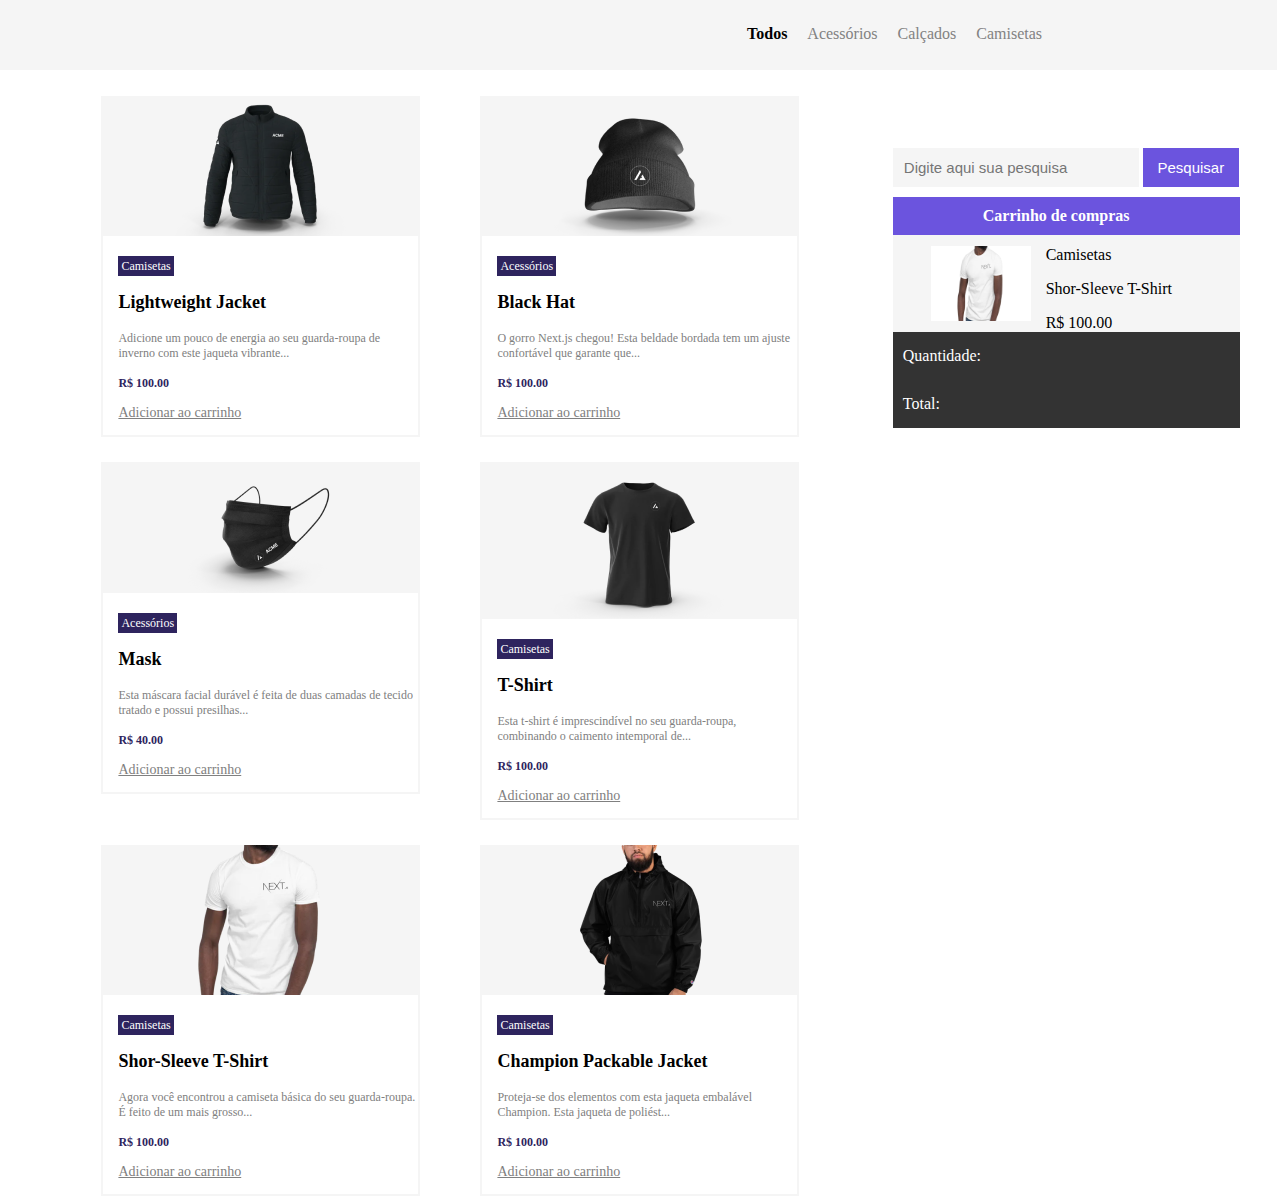
==== HomePage.html @ c98a4208 "trabalhando no js" ====
<!DOCTYPE html>
<html lang="en">
<head>
    <meta charset="UTF-8">
    <meta http-equiv="X-UA-Compatible" content="IE=edge">
    <meta name="viewport" content="width=device-width, initial-scale=1.0">
    <link rel="stylesheet" href="HomePage.css">
    <title>Homepage</title>
</head>
<body>
    <header>
        <h1>Weartake</h1>
        <nav>
            <ul>
                <li>Todos</li>
                <li>Acessórios</li>
                <li>Calçados</li>
                <li>Camisetas</li>
            </ul>
        </nav>
         </header>
    <main>
        <section class="vitrine">
            <div class="card">
                <img src="img/Men-Jacket-Front-Black.png">
                <div class= cardInfo>
                    <label class="prodLabel">Camisetas</label>
                    <h3>Lightweight Jacket</h3>
                    <p class="description">Adicione um pouco de energia ao seu guarda-roupa de inverno com este jaqueta vibrante...</p>
                    <span class="priceTag">R$ 100.00</span>
                    <p class="addCart">Adicionar ao carrinho</p>
                </div>
            </div>

            <div class="card">
                <img src="img/image.png">
                <div class= cardInfo>
                    <label class="prodLabel">Acessórios</label>
                    <h3>Black Hat</h3>
                    <p class="description">O gorro Next.js chegou! Esta beldade bordada tem um ajuste confortável que garante que...</p>
                    <span class="priceTag">R$ 100.00</span>
                    <p class="addCart">Adicionar ao carrinho</p>
                </div>
            </div>

            <div class="card">
                <img src="img/Surgical-Mask.png">
                <div class= cardInfo>
                    <label class="prodLabel">Acessórios</label>
                    <h3>Mask</h3>
                    <p class="description">Esta máscara facial durável é feita de duas camadas de tecido tratado e possui presilhas...</p>
                    <span class="priceTag">R$ 40.00</span>
                    <p class="addCart">Adicionar ao carrinho</p>
                </div>
            </div>

            <div class="card">
                <img src="img/Men-TShirt-Black.png">
                <div class= cardInfo>
                    <label class="prodLabel">Camisetas</label>
                    <h3>T-Shirt</h3>
                    <p class="description">Esta t-shirt é imprescindível no seu guarda-roupa, combinando o caimento intemporal de...</p>
                    <span class="priceTag">R$ 100.00</span>
                    <p class="addCart">Adicionar ao carrinho</p>
                </div>
            </div>

            <div class="card">
                <img src="img/White-TShirt.png">
                <div class= cardInfo>
                    <label class="prodLabel">Camisetas</label>
                    <h3>Shor-Sleeve T-Shirt</h3>
                    <p class="description">Agora você encontrou a camiseta básica do seu guarda-roupa. É feito de um mais grosso...</p>
                    <span class="priceTag">R$ 100.00</span>
                    <p class="addCart">Adicionar ao carrinho</p>
                </div>
            </div>

            <div class="card">
                <img src="img/Champion-Jacket.png">
                <div class= cardInfo>
                    <label class="prodLabel">Camisetas</label>
                    <h3>Champion Packable Jacket</h3>
                    <p class="description">Proteja-se dos elementos com esta jaqueta embalável Champion. Esta jaqueta de poliést...</p>
                    <span class="priceTag">R$ 100.00</span>
                    <p class="addCart">Adicionar ao carrinho</p>
                </div>
            </div>
        </section>

        <div class="rightColumn">
            <div class="barraDePesquisa">
                <input type="search" placeholder="Digite aqui sua pesquisa">
                <button type="button">Pesquisar</button>
            </div>

            <section class="carrinhoDeCompras">
                <h4>Carrinho de compras</h4>
                <div class="cartStatus">
                    <div class="cartItem">
                        <img src="img/White-TShirt.png">
                        <div class= cartCard>
                            <label class="cartProdLabel">Camisetas</label>
                            <p>Shor-Sleeve T-Shirt</p>
                            <span class="cartPriceTag">R$ 100.00</span>
                        </div>
                    </div>
                </div>

                <div class="cartCheckout">
                    <div class="quantity">
                        <p>Quantidade:</p>
                        <p class="quantityNumber"></p>
                    </div>
                    <div class="total">
                        <p>Total:</p>
                        <p class="totalNumber"></p>
                    </div>
                </div>

            </section>
        </div>
    </main>
    <script src="HomePage.js" async></script>
</body>
</html>
---- HomePage.css ----
html {
    margin: 0;
    padding: 0;
    font-family: Inter;
}

header {
    display: flex;
    flex-direction: row;
    justify-content: flex-end;
    position: absolute;
    width: 100%;
    height: 70px;
    left: -3px;
    top: 0px;
    font-family: Inter;
    background: #F5F5F5;
}

main {
    display: flex;
    flex-direction: row;

}

h1 {
    display: flex;
    align-self: flex-start;
    font-family: Inter;
    font-style: normal;
    font-weight: bold;
    font-size: 30px;
    line-height: 24px;
    color: #000000;
    cursor: pointer;
}

ul {
    display: flex;
    flex-direction: row;
    justify-content: space-between;
    color:  #828282;
    list-style-type: none;
    margin-right: 215px;
    margin-top: 25px;
    margin-left: 1030px;
}

li {
    margin-right: 20px;
}

li:hover{
    cursor: pointer;
}

li:nth-child(1) {
    color: black;
    font-weight: bold;
}

.vitrine{
    display: flex;
    flex-direction: row;
    margin-top: 5%;
    width: 70%;
    flex-wrap: wrap;
    justify-content: center;
}

h3 {
    font-weight: bold;
    font-size: 18px;
    margin-left: 15px;
}

.description {
    width: 300px;
    font-size: 12px;
    color: gray;
    margin-left: 15px;
}

.card {
    margin-right: 30px;
    margin-left: 30px;
    margin-bottom: auto;
    margin-top: 25px;
    background-color: #F5F5F5;
    display: flex;
    align-items: center;
    flex-direction: column;
}

.cardInfo {
    margin-left: 2px;
    margin-right: 2px;
    margin-bottom: 2px;
    background-color: white;
    padding-top: 20px;
}

.prodLabel {
    background-color: #2E245E;
    color: white;
    font-size: 12px;
    padding: 3px 3px 3px 3px;
    margin-left: 15px;
}

.priceTag {
    font-size: 12px;
    color: #2E245E;
    font-weight: bold;
    margin-left: 15px;
}

.addCart {
    text-decoration: underline;
    color: gray;
    font-size: 14px;
    margin-left: 15px;
}

.addCart:hover{
    cursor: pointer;
}

.rightColumn {
    margin-top: 140px;
}

button {
    background-color: #6B54DE;
    cursor: pointer;
    border: none;
    font-size: 15px;
    color: white;
    padding: 11px;
    width: 96px;
}

input {
    background-color: #F5F5F5;
    cursor: pointer;
    border: none;
    font-size: 15px;
    color: white;
    padding: 11px;
    width: 246px;
    height: 39px;
}

.carrinhoDeCompras {
    display: flex;
    align-items: center;
    flex-direction: column;
    background-color: #F5F5F5;
    margin-top: 10px;
}

.carrinhoDeCompras h4 {
    background-color: #6B54DE;
    color: white;
    font-weight: bold;
    font-size: 16px;
    padding: 10px 90px;
    float: center;
    margin-top: 0;
    width: 167px;
}

.cartStatus {
    display: flex;
    flex-direction: column;
}

.cartItem {
    display: flex;
    flex-direction: row;
}

 .cartItemDesc {
     display: flex;
     flex-direction: column;
     align-content: flex-start;
 }

 .cartItemDesc span {
     margin-left: 0;
 }

 .cartItemDesc h3 {
     margin-left: 0;
 }

 .cartItem img {
    background-color: white;
    width: 100px;
    height: 75px;
    margin-right: 15px;
    margin-left: -10px;
 }

 .cartItem {
     margin-top: -10px;
     margin-left: -20px;
 }

 .cartItemDesc p {
     font-size: 12px;
     color: #828282;
 }

 .cartCheckout {
    background-color: #333333;
    width: 347px;
    color: white;
    font-size: 16px;
    line-height: 16px;
 }

 .quantity {
    display: flex; 
    justify-content: space-between;
    margin-left: 10px;
 }

 .quantityNumber {
     color: #828282;
     margin-right: 10px;
 }

 .total {
    display: flex; 
    justify-content: space-between;
    margin-left: 10px;
 }

 .totalNumber {
     color: #828282;
     margin-right: 10px;
 }
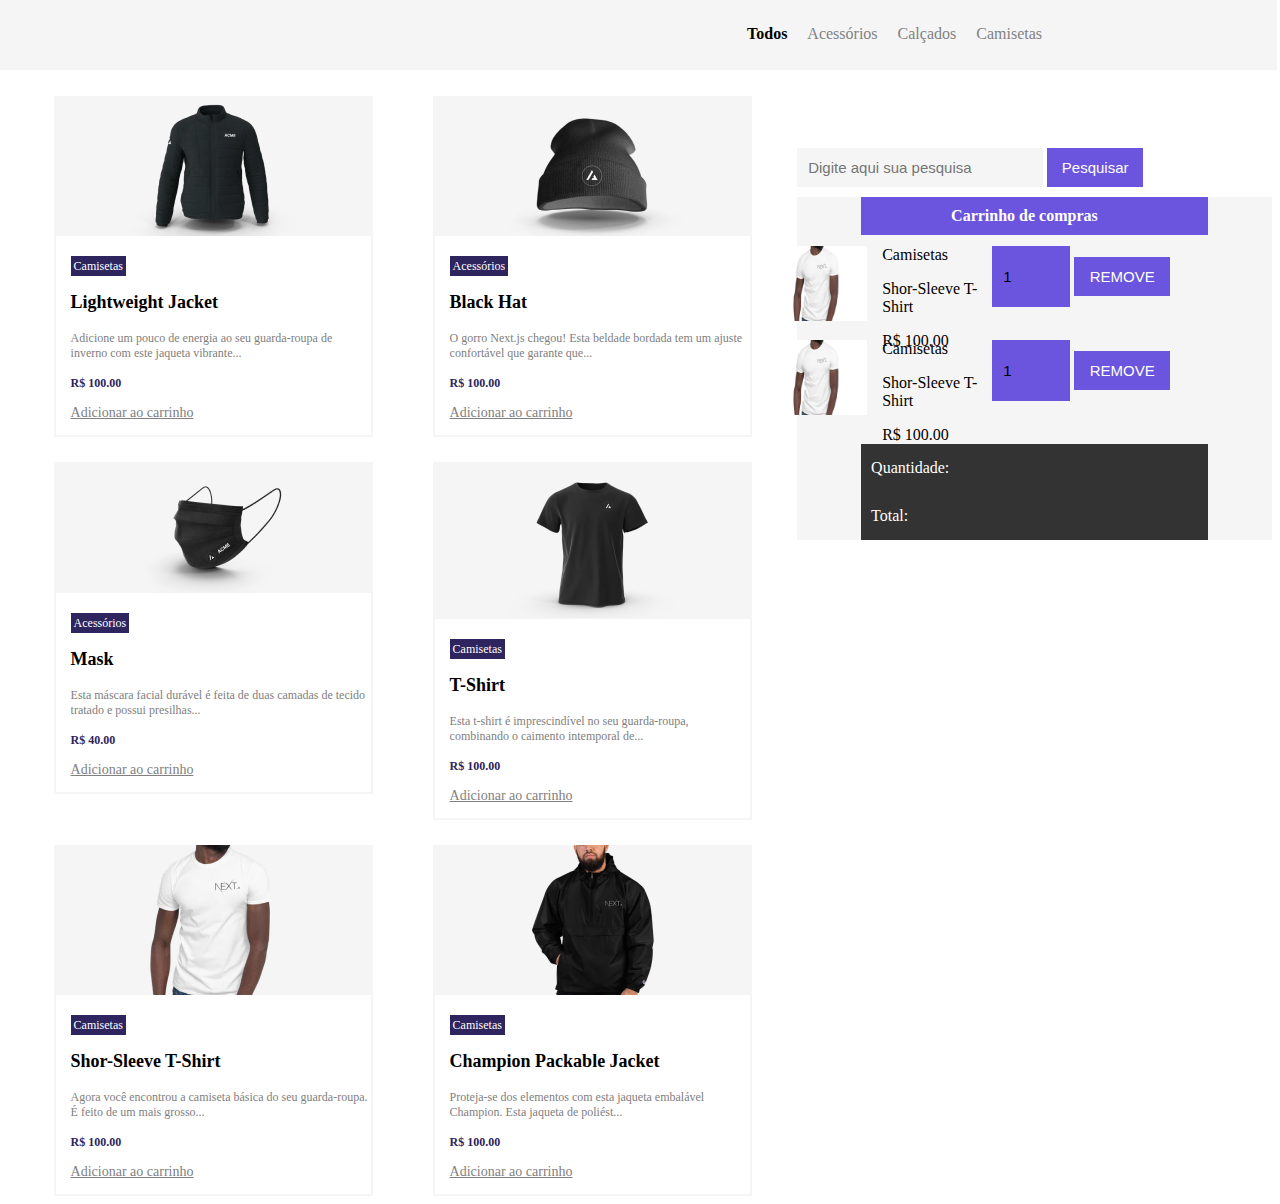
==== commit baa134ff: "adicionado funcao de remover item do cart, trabalhando no updateCartTotal" ====
--- a/HomePage.html
+++ b/HomePage.html
@@ -104,6 +104,22 @@
                             <p>Shor-Sleeve T-Shirt</p>
                             <span class="cartPriceTag">R$ 100.00</span>
                         </div>
+                        <div class="cart-quantity cart-column">
+                            <input class="cart-quantity-input" type="number" value="1">
+                            <button class="btn btn-danger" type="button">REMOVE</button>
+                        </div>
+                    </div>
+                    <div class="cartItem">
+                        <img src="img/White-TShirt.png">
+                        <div class= cartCard>
+                            <label class="cartProdLabel">Camisetas</label>
+                            <p>Shor-Sleeve T-Shirt</p>
+                            <span class="cartPriceTag">R$ 100.00</span>
+                        </div>
+                        <div class="cart-quantity cart-column">
+                            <input class="cart-quantity-input" type="number" value="1">
+                            <button class="btn btn-danger" type="button">REMOVE</button>
+                        </div>
                     </div>
                 </div>
 
--- a/HomePage.css
+++ b/HomePage.css
@@ -212,6 +212,12 @@
      color: #828282;
  }
 
+ .cart-quantity-input {
+     color: #000000;
+     width: 20%;
+     background-color: #6B54DE;
+ }
+
  .cartCheckout {
     background-color: #333333;
     width: 347px;
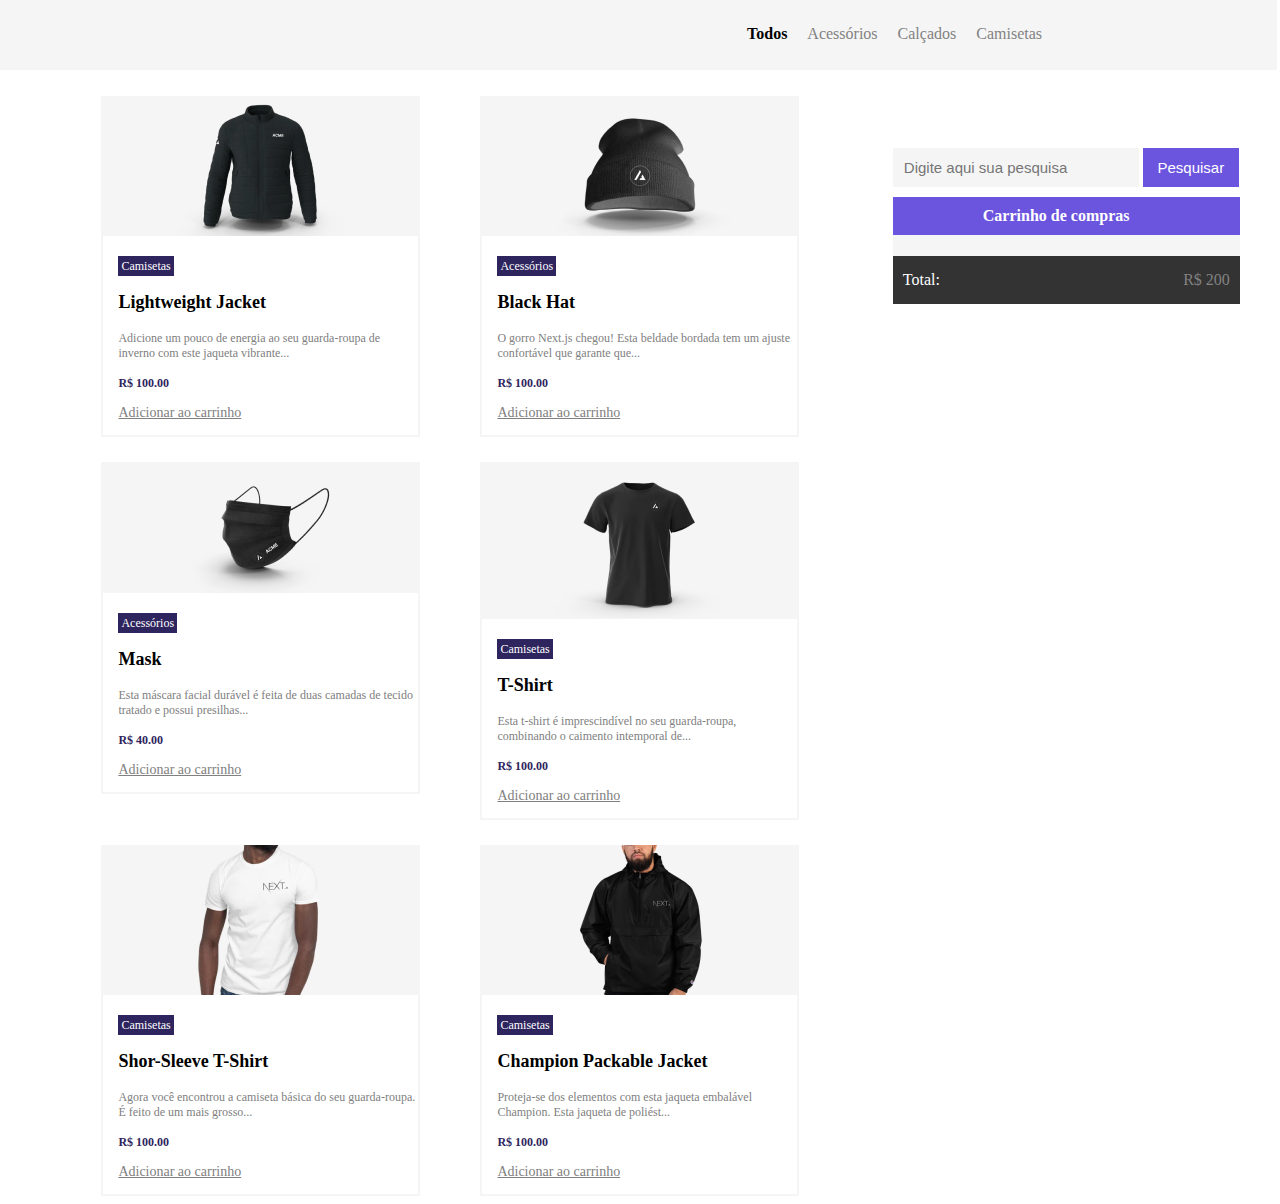
==== commit 01b3bbc2: "added cart functions to cart.js file" ====
--- a/HomePage.html
+++ b/HomePage.html
@@ -22,10 +22,10 @@
     <main>
         <section class="vitrine">
             <div class="card">
-                <img src="img/Men-Jacket-Front-Black.png">
+                <img class="itemImg" src="img/Men-Jacket-Front-Black.png">
                 <div class= cardInfo>
                     <label class="prodLabel">Camisetas</label>
-                    <h3>Lightweight Jacket</h3>
+                    <h3 class="itemName">Lightweight Jacket</h3>
                     <p class="description">Adicione um pouco de energia ao seu guarda-roupa de inverno com este jaqueta vibrante...</p>
                     <span class="priceTag">R$ 100.00</span>
                     <p class="addCart">Adicionar ao carrinho</p>
@@ -33,10 +33,10 @@
             </div>
 
             <div class="card">
-                <img src="img/image.png">
+                <img class="itemImg" src="img/image.png">
                 <div class= cardInfo>
                     <label class="prodLabel">Acessórios</label>
-                    <h3>Black Hat</h3>
+                    <h3 class="itemName">Black Hat</h3>
                     <p class="description">O gorro Next.js chegou! Esta beldade bordada tem um ajuste confortável que garante que...</p>
                     <span class="priceTag">R$ 100.00</span>
                     <p class="addCart">Adicionar ao carrinho</p>
@@ -44,10 +44,10 @@
             </div>
 
             <div class="card">
-                <img src="img/Surgical-Mask.png">
+                <img class="itemImg" src="img/Surgical-Mask.png">
                 <div class= cardInfo>
                     <label class="prodLabel">Acessórios</label>
-                    <h3>Mask</h3>
+                    <h3 class="itemName">Mask</h3>
                     <p class="description">Esta máscara facial durável é feita de duas camadas de tecido tratado e possui presilhas...</p>
                     <span class="priceTag">R$ 40.00</span>
                     <p class="addCart">Adicionar ao carrinho</p>
@@ -55,10 +55,10 @@
             </div>
 
             <div class="card">
-                <img src="img/Men-TShirt-Black.png">
+                <img class="itemImg" src="img/Men-TShirt-Black.png">
                 <div class= cardInfo>
                     <label class="prodLabel">Camisetas</label>
-                    <h3>T-Shirt</h3>
+                    <h3 class="itemName">T-Shirt</h3>
                     <p class="description">Esta t-shirt é imprescindível no seu guarda-roupa, combinando o caimento intemporal de...</p>
                     <span class="priceTag">R$ 100.00</span>
                     <p class="addCart">Adicionar ao carrinho</p>
@@ -66,10 +66,10 @@
             </div>
 
             <div class="card">
-                <img src="img/White-TShirt.png">
+                <img class="itemImg" src="img/White-TShirt.png">
                 <div class= cardInfo>
                     <label class="prodLabel">Camisetas</label>
-                    <h3>Shor-Sleeve T-Shirt</h3>
+                    <h3 class="itemName">Shor-Sleeve T-Shirt</h3>
                     <p class="description">Agora você encontrou a camiseta básica do seu guarda-roupa. É feito de um mais grosso...</p>
                     <span class="priceTag">R$ 100.00</span>
                     <p class="addCart">Adicionar ao carrinho</p>
@@ -77,10 +77,10 @@
             </div>
 
             <div class="card">
-                <img src="img/Champion-Jacket.png">
+                <img class="itemImg" src="img/Champion-Jacket.png">
                 <div class= cardInfo>
                     <label class="prodLabel">Camisetas</label>
-                    <h3>Champion Packable Jacket</h3>
+                    <h3 class="itemName">Champion Packable Jacket</h3>
                     <p class="description">Proteja-se dos elementos com esta jaqueta embalável Champion. Esta jaqueta de poliést...</p>
                     <span class="priceTag">R$ 100.00</span>
                     <p class="addCart">Adicionar ao carrinho</p>
@@ -97,46 +97,19 @@
             <section class="carrinhoDeCompras">
                 <h4>Carrinho de compras</h4>
                 <div class="cartStatus">
-                    <div class="cartItem">
-                        <img src="img/White-TShirt.png">
-                        <div class= cartCard>
-                            <label class="cartProdLabel">Camisetas</label>
-                            <p>Shor-Sleeve T-Shirt</p>
-                            <span class="cartPriceTag">R$ 100.00</span>
-                        </div>
-                        <div class="cart-quantity cart-column">
-                            <input class="cart-quantity-input" type="number" value="1">
-                            <button class="btn btn-danger" type="button">REMOVE</button>
-                        </div>
-                    </div>
-                    <div class="cartItem">
-                        <img src="img/White-TShirt.png">
-                        <div class= cartCard>
-                            <label class="cartProdLabel">Camisetas</label>
-                            <p>Shor-Sleeve T-Shirt</p>
-                            <span class="cartPriceTag">R$ 100.00</span>
-                        </div>
-                        <div class="cart-quantity cart-column">
-                            <input class="cart-quantity-input" type="number" value="1">
-                            <button class="btn btn-danger" type="button">REMOVE</button>
-                        </div>
-                    </div>
+                    
                 </div>
 
                 <div class="cartCheckout">
-                    <div class="quantity">
-                        <p>Quantidade:</p>
-                        <p class="quantityNumber"></p>
-                    </div>
                     <div class="total">
                         <p>Total:</p>
-                        <p class="totalNumber"></p>
+                        <p class="totalNumber">R$ 200</p>
                     </div>
                 </div>
 
             </section>
         </div>
     </main>
-    <script src="HomePage.js" async></script>
+    <script src="cart.js" async></script>
 </body>
 </html>--- a/HomePage.css
+++ b/HomePage.css
@@ -212,7 +212,7 @@
      color: #828282;
  }
 
- .cart-quantity-input {
+ .cartQuantityInput {
      color: #000000;
      width: 20%;
      background-color: #6B54DE;
